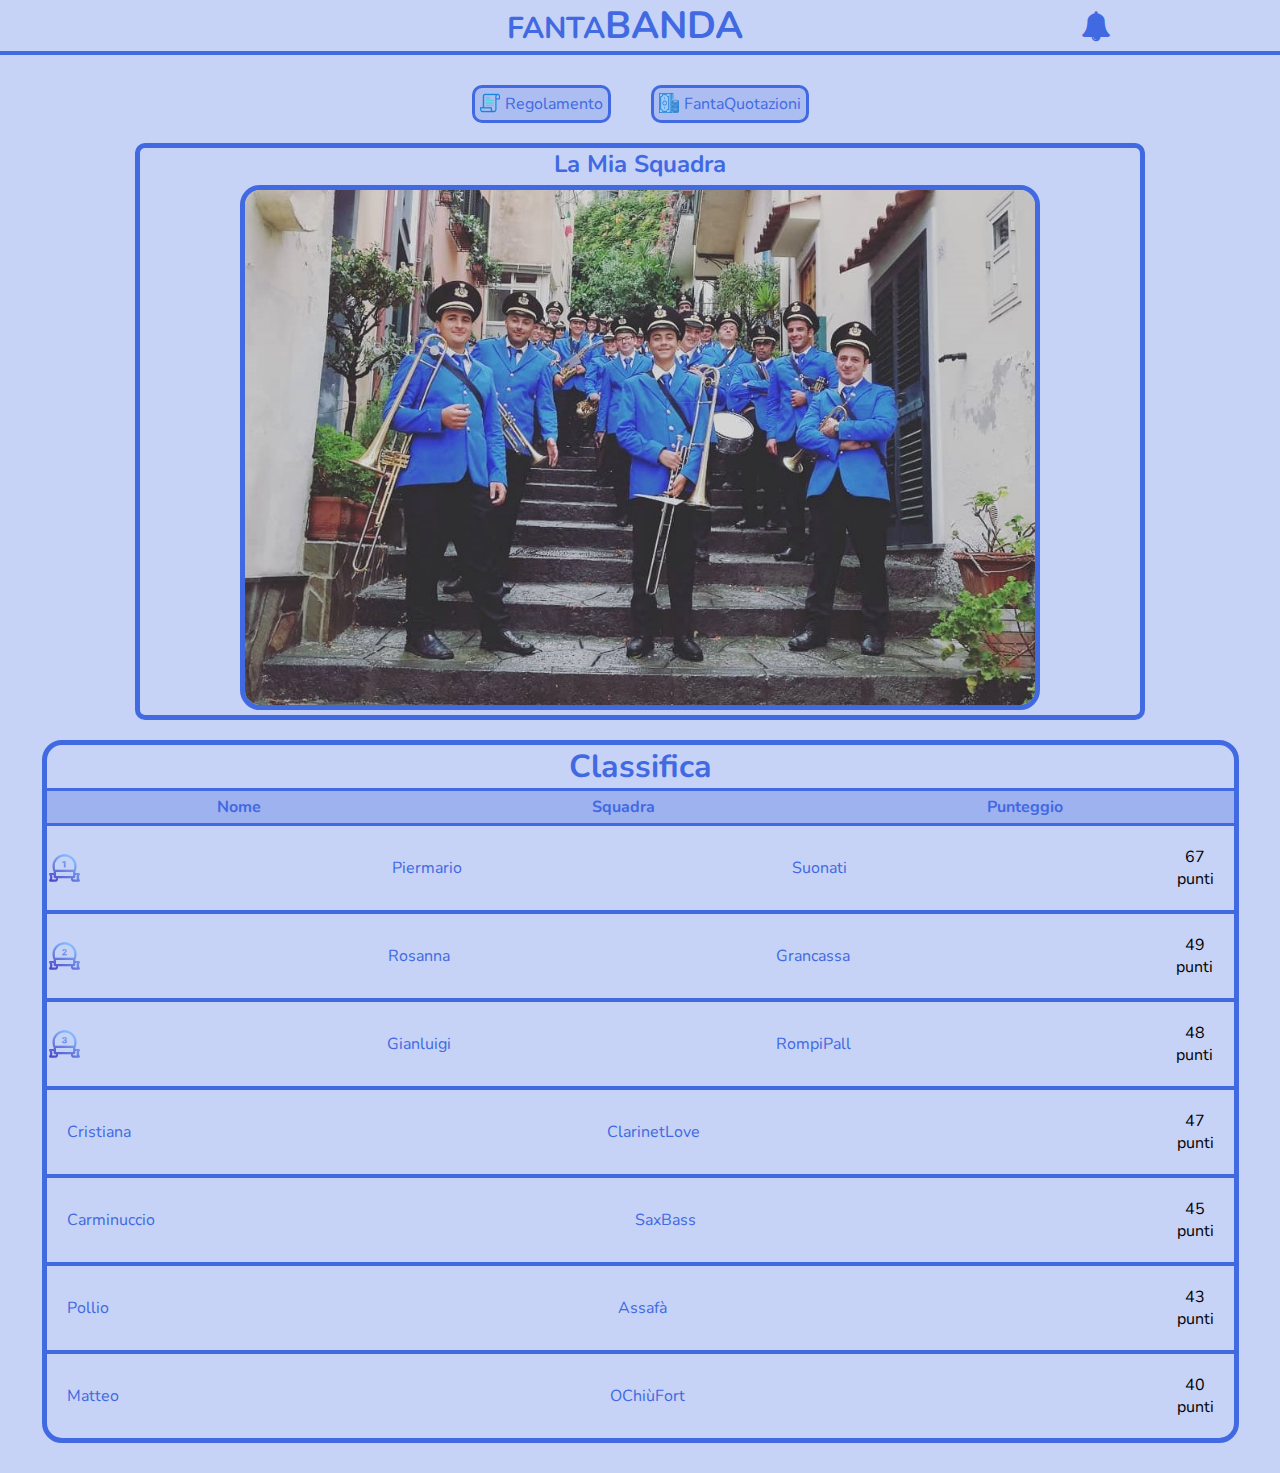
==== index.html @ 765d1312 "Upload" ====
<html lang="it">
<head>
    <meta charset="UTF-8">
    <meta http-equiv="X-UA-Compatible" content="IE=edge">
    <meta name="viewport" content="width=device-width, initial-scale=1.0">
    <link rel="stylesheet" href="style.css">
    <link rel="stylesheet" href="https://cdnjs.cloudflare.com/ajax/libs/font-awesome/4.7.0/css/font-awesome.min.css">
    <link href="https://fonts.googleapis.com/css2?family=Nunito:wght@700&display=swap" rel="stylesheet">
    <title>FANTABANDA</title>
</head>
<body>
    <header>
        <div></div>
        <h1>FANTA<span class='strong'>BANDA</span></h1>
          
        <a class="bell" href="Notification/index.html"><i class="fa fa-bell"></i></a>
        
    </header>
    <main>

        <div class="roles">
            <a href="Roles/index.html"><img src="image/rules.png" alt="">Regolamento</a>
            <a href="Quotazioni/index.html"><img src="image/money.png" alt="">FantaQuotazioni</a>
        </div>

    <a class="myteam" href="myTeam/index.html">
        <div><h2>La Mia Squadra</h2></div>
        <img src="image/prima.jpg" alt="">
    </a>
<div class="ranking">
<h1>Classifica</h1>
<div class="rankingtable">
    <div class="tableclass"><h4>Nome</h4><h4>Squadra</h4><h4>Punteggio</h4></div>

    <div class="users">
        <img src="image/gold-medal.png" alt="">
       <div class="users-name">
         <p>Piermario</p>
       </div>
       <div class="users-team">
        <p>Suonati</p>
      </div>
      <div class="users-score">
        <p class="score">67<br>punti</p>
      </div>
    </div>

    <div class="users">
        <img src="image/silver-medal.png" alt="">
        <div class="users-name">
          <p>Rosanna</p>
        </div>
        <div class="users-team">
         <p>Grancassa</p>
       </div>
       <div class="users-score">
        <p class="score">49<br>punti</p>
       </div>
     </div>

     <div class="users">
        <img src="image/bronze.png" alt="">
        <div class="users-name">
          <p>Gianluigi</p>
        </div>
        <div class="users-team">
         <p>RompiPall</p>
       </div>
       <div class="users-score">
        <p class="score">48<br>punti</p>
       </div>
     </div>

     <div class="users">
        <div class="users-name">
          <p>Cristiana</p>
        </div>
        <div class="users-team">
         <p>ClarinetLove</p>
       </div>
       <div class="users-score">
        <p class="score">47<br>punti</p>
       </div>
     </div>

     <div class="users">
        <div class="users-name">
          <p>Carminuccio</p>
        </div>
        <div class="users-team">
         <p>SaxBass</p>
       </div>
       <div class="users-score">
        <p class="score">45<br>punti</p>
       </div>
     </div>

     <div class="users">
        <div class="users-name">
          <p>Pollio</p>
        </div>
        <div class="users-team">
         <p>Assafà</p>
       </div>
       <div class="users-score">
        <p class="score">43<br>punti</p>
       </div>
     </div>

     <div class="users last">
        <div class="users-name">
          <p>Matteo</p>
        </div>
        <div class="users-team">
         <p>OChiùFort</p>
       </div>
       <div class="users-score">
        <p class="score">40<br>punti</p>
       </div>
     </div>


</div>



</div>

    </main>
</body>
</html>
---- style.css ----
*{
    margin: 0;
    box-sizing: border-box;
    font-family: 'Nunito', sans-serif;
    color: royalblue;
}
body{
    background-color: rgba(65, 105, 225, 0.3);
}
header{
    display: flex;
    justify-content: space-around;

    
    border-bottom: 4px solid royalblue;
}
header h1{
    font-size: 30px;
}
.strong{
    font-size: 38px;
}
.bell{
    display: flex;
    justify-content: center;
    align-items: center;

    
    font-size: 30px;
    text-decoration: none;

}

main{
    display: flex;
    justify-content: center;
    align-items: center;
    flex-direction: column;
    margin: 10px;
}
.roles{
    display: flex;
}
.roles a{
    display: flex;
    justify-content: center;
    border-radius: 10px;
    border: 3px solid royalblue;
    padding: 5px;
    margin: 20px;
    text-decoration: none;
    background-color:rgba(65, 105, 225, 0.2);
}
.roles img{
    height: 20px;
    margin-right: 5px;
}
.myteam{
    border: 5px solid royalblue;
    border-radius: 10px;
    display: flex;
    flex-direction: column;
    align-items: center;
    text-decoration: none;
}
.myteam img{
    width: 80%;
    border-radius: 20px;
    margin: 5px;
    border: 5px solid royalblue;
}
.ranking{
    margin: 20px;
    border: 5px solid royalblue;
    border-radius: 20px;
    width: 95%;
}
.ranking h1{
    text-align: center;
}
.tableclass{
    display: flex;
    justify-content: space-around;
    border-top: 3px solid royalblue;
    border-bottom: 3px solid royalblue;
    padding: 5px;
    background-color:rgba(65, 105, 225, 0.3);
    color: black;
}

.users{
    display: flex;
    justify-content: space-between;
    align-items: center;
    border-bottom: 4px solid royalblue;
}
.users div{
    margin: 20px;
}
.users img{
    height:35px;
}
.score{
    text-align: center;
    color: black;
}

.last{
    border: none;
}

.takeback{
    margin: 10px;
    text-decoration: none;
    text-align: center;
    border-top: 3px solid royalblue;
    border-bottom: 3px solid royalblue;
}
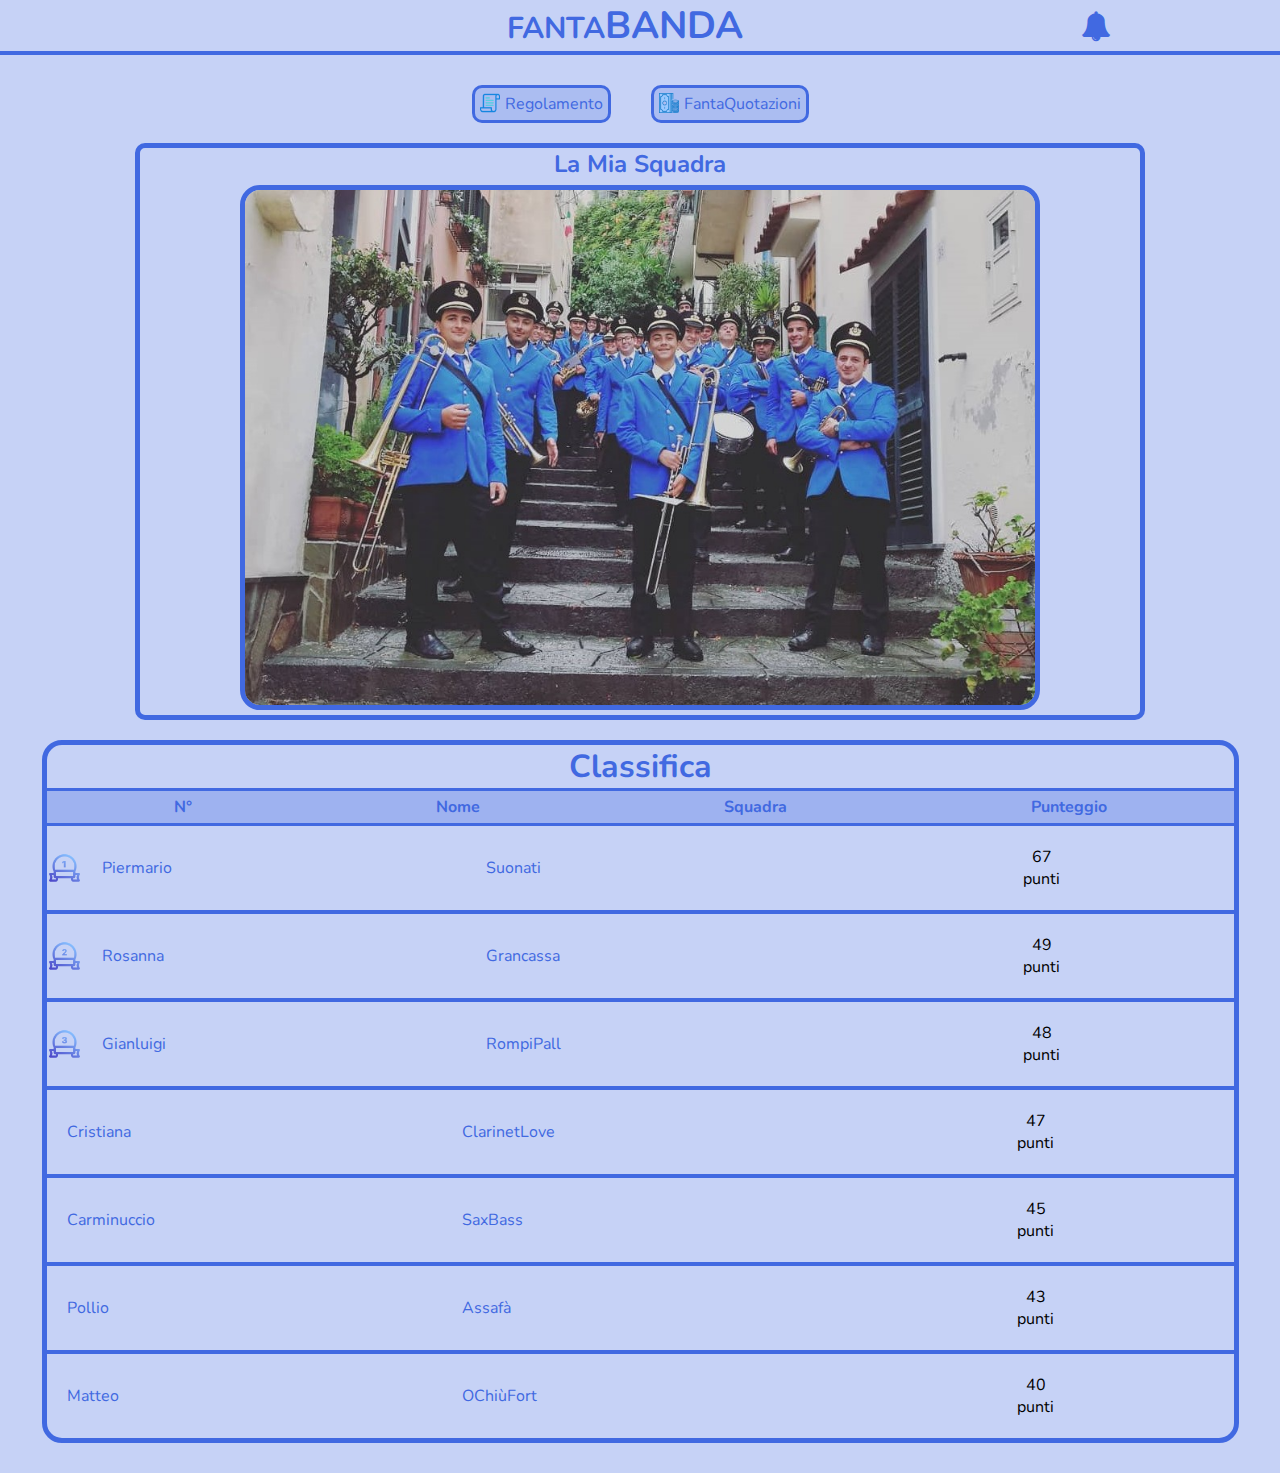
==== commit 0c90c77a: "up" ====
--- a/index.html
+++ b/index.html
@@ -30,7 +30,7 @@
 <div class="ranking">
 <h1>Classifica</h1>
 <div class="rankingtable">
-    <div class="tableclass"><h4>Nome</h4><h4>Squadra</h4><h4>Punteggio</h4></div>
+    <div class="tableclass"><h4>N°</h4><h4>Nome</h4><h4>Squadra</h4><h4>Punteggio</h4></div>
 
     <div class="users">
         <img src="image/gold-medal.png" alt="">
--- a/style.css
+++ b/style.css
@@ -93,9 +93,12 @@
     justify-content: space-between;
     align-items: center;
     border-bottom: 4px solid royalblue;
+    max-width: fit-content;
 }
 .users div{
     margin: 20px;
+    width: 80em
+    
 }
 .users img{
     height:35px;
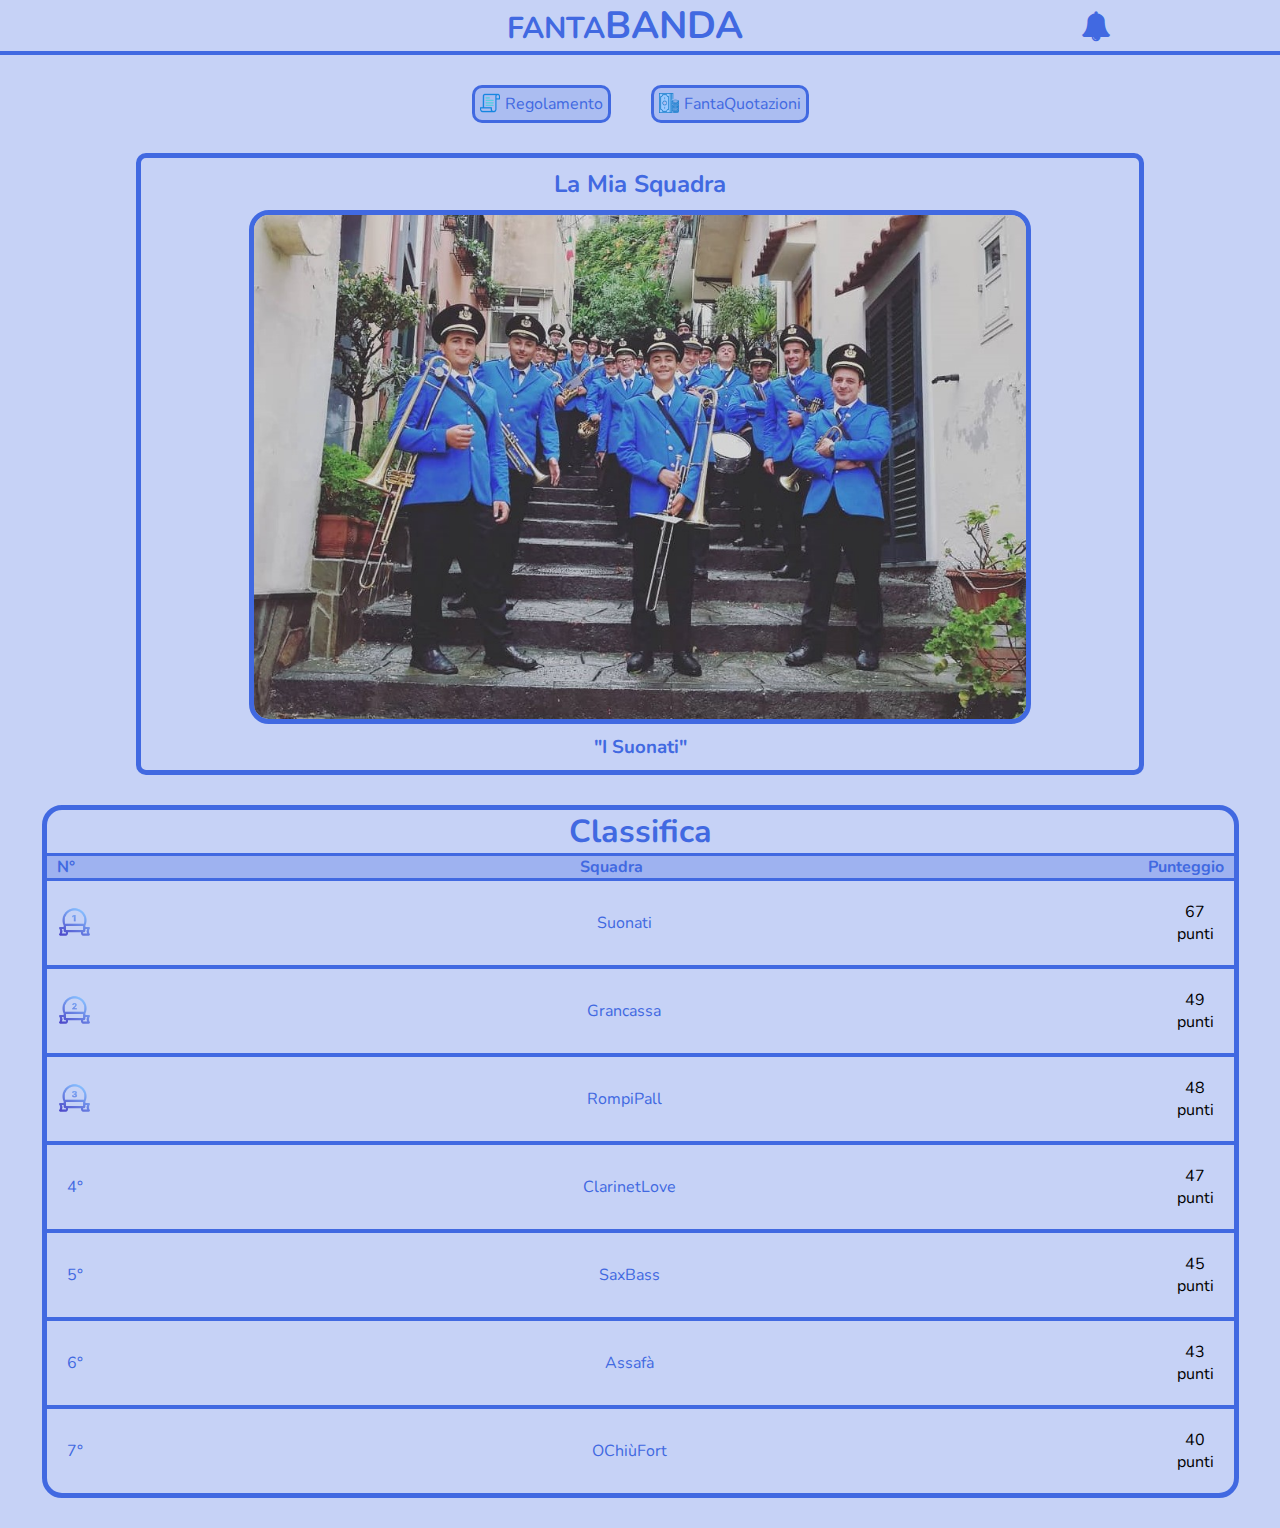
==== commit 6dcf3f67: "notific" ====
--- a/index.html
+++ b/index.html
@@ -26,54 +26,46 @@
     <a class="myteam" href="myTeam/index.html">
         <div><h2>La Mia Squadra</h2></div>
         <img src="image/prima.jpg" alt="">
+        <div><h3>"I Suonati"</h3></div>
     </a>
 <div class="ranking">
 <h1>Classifica</h1>
 <div class="rankingtable">
-    <div class="tableclass"><h4>N°</h4><h4>Nome</h4><h4>Squadra</h4><h4>Punteggio</h4></div>
+    <div class="tableclass"><h4>N°</h4><h4>Squadra</h4><h4>Punteggio</h4></div>
 
-    <div class="users">
-        <img src="image/gold-medal.png" alt="">
-       <div class="users-name">
-         <p>Piermario</p>
-       </div>
+   <a class="usersLink" href="myTeam/index.html"><div class="users">
+       <img src="image/gold-medal.png" alt="">
        <div class="users-team">
         <p>Suonati</p>
-      </div>
-      <div class="users-score">
+       </div>
+       <div class="users-score">
         <p class="score">67<br>punti</p>
-      </div>
-    </div>
+       </div>
+    </div></a>
 
-    <div class="users">
+    <a class="usersLink" href="myTeam/index.html"><div class="users">
         <img src="image/silver-medal.png" alt="">
-        <div class="users-name">
-          <p>Rosanna</p>
-        </div>
         <div class="users-team">
          <p>Grancassa</p>
        </div>
        <div class="users-score">
         <p class="score">49<br>punti</p>
        </div>
-     </div>
+     </div></a>
 
-     <div class="users">
+     <a class="usersLink" href="myTeam/index.html"><div class="users">
         <img src="image/bronze.png" alt="">
-        <div class="users-name">
-          <p>Gianluigi</p>
-        </div>
         <div class="users-team">
          <p>RompiPall</p>
        </div>
        <div class="users-score">
         <p class="score">48<br>punti</p>
        </div>
-     </div>
+     </div></a>
 
-     <div class="users">
+     <a class="usersLink" href="myTeam/index.html"><div class="users">
         <div class="users-name">
-          <p>Cristiana</p>
+          <p>4°</p>
         </div>
         <div class="users-team">
          <p>ClarinetLove</p>
@@ -81,11 +73,11 @@
        <div class="users-score">
         <p class="score">47<br>punti</p>
        </div>
-     </div>
+     </div></a>
 
-     <div class="users">
+     <a class="usersLink" href="myTeam/index.html"><div class="users">
         <div class="users-name">
-          <p>Carminuccio</p>
+          <p>5°</p>
         </div>
         <div class="users-team">
          <p>SaxBass</p>
@@ -93,11 +85,11 @@
        <div class="users-score">
         <p class="score">45<br>punti</p>
        </div>
-     </div>
+     </div></a>
 
-     <div class="users">
+     <a class="usersLink" href="myTeam/index.html"><div class="users">
         <div class="users-name">
-          <p>Pollio</p>
+          <p>6°</p>
         </div>
         <div class="users-team">
          <p>Assafà</p>
@@ -105,11 +97,11 @@
        <div class="users-score">
         <p class="score">43<br>punti</p>
        </div>
-     </div>
+     </div></a>
 
-     <div class="users last">
+     <a class="usersLink" href="myTeam/index.html"><div class="users last">
         <div class="users-name">
-          <p>Matteo</p>
+          <p>7°</p>
         </div>
         <div class="users-team">
          <p>OChiùFort</p>
@@ -117,7 +109,7 @@
        <div class="users-score">
         <p class="score">40<br>punti</p>
        </div>
-     </div>
+     </div></a>
 
 
 </div>
--- a/style.css
+++ b/style.css
@@ -62,11 +62,14 @@
     flex-direction: column;
     align-items: center;
     text-decoration: none;
+    margin: 10px;
+    padding: 10px;
+    width: 80%;
 }
 .myteam img{
     width: 80%;
     border-radius: 20px;
-    margin: 5px;
+    margin:10px;
     border: 5px solid royalblue;
 }
 .ranking{
@@ -80,10 +83,11 @@
 }
 .tableclass{
     display: flex;
-    justify-content: space-around;
+    justify-content: space-between;
     border-top: 3px solid royalblue;
     border-bottom: 3px solid royalblue;
-    padding: 5px;
+    padding-left: 10px;
+    padding-right: 10px;
     background-color:rgba(65, 105, 225, 0.3);
     color: black;
 }
@@ -93,15 +97,13 @@
     justify-content: space-between;
     align-items: center;
     border-bottom: 4px solid royalblue;
-    max-width: fit-content;
 }
 .users div{
     margin: 20px;
-    width: 80em
-    
 }
 .users img{
     height:35px;
+    padding-left: 10px;
 }
 .score{
     text-align: center;
@@ -118,4 +120,17 @@
     text-align: center;
     border-top: 3px solid royalblue;
     border-bottom: 3px solid royalblue;
+}
+
+.usersLink{
+    text-decoration: none;
+    background-color:rgba(65, 105, 225, 0.7);
+}
+
+.usersLink div:hover{
+    background-color:rgba(65, 105, 225, 0.5);
+}
+
+.usersLink div:active{
+    background-color:rgba(65, 105, 225, 0.7);
 }